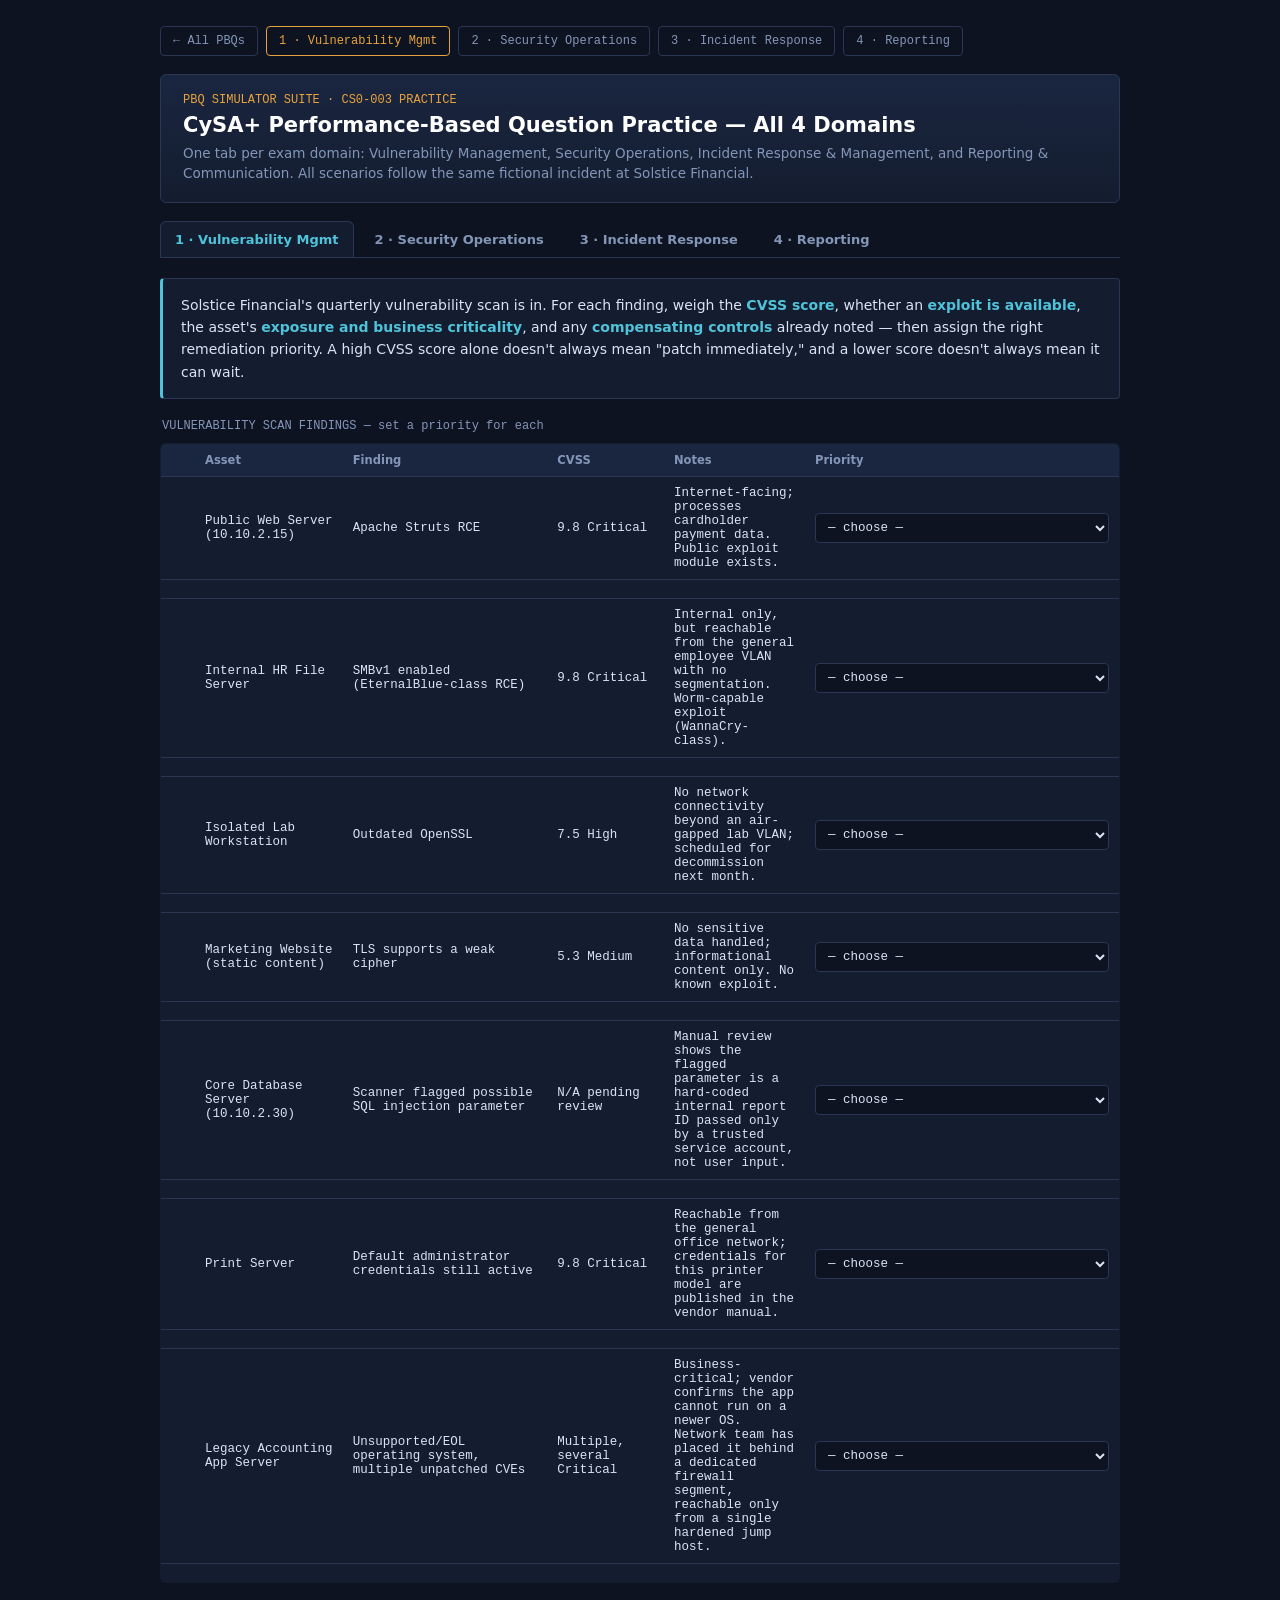
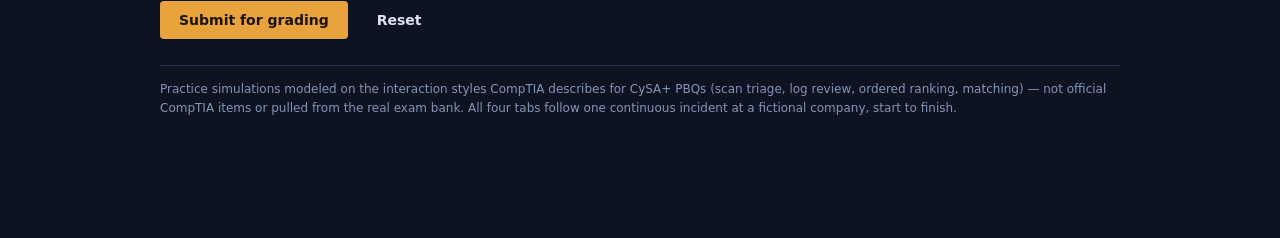
==== cysa-pbq.html @ e159a320 "Update CySA+ PBQ files and link scripts" ====
<!DOCTYPE html>
<html lang="en">
<head>
<meta charset="UTF-8">
<title>CySA+ PBQ Suite</title>
<style>
  :root{
    --bg:#0d1321; --panel:#141d2f; --panel-2:#1a2540; --line:#2a3654;
    --text:#dbe4f5; --muted:#8496b8; --amber:#e8a33d; --cyan:#4fc3d9;
    --ok:#4caf7d; --bad:#d9635a; --violet:#a78bda;
    --mono:'Consolas','SFMono-Regular','Menlo',monospace; --sans:'Segoe UI',system-ui,sans-serif;
  }
  *{box-sizing:border-box;}
  body{margin:0;background:var(--bg);color:var(--text);font-family:var(--sans);padding:26px 16px 60px;}
  .wrap{max-width:960px;margin:0 auto;}

  .banner{border:1px solid var(--line);background:linear-gradient(180deg,var(--panel-2),var(--panel));border-radius:6px;padding:18px 22px;margin-bottom:18px;}
  .banner .tag{font-family:var(--mono);font-size:12px;color:var(--amber);}
  .banner h1{margin:6px 0 6px;font-size:21px;font-weight:600;color:#fff;}
  .banner p{margin:0;color:var(--muted);font-size:13.5px;line-height:1.5;}

  .pbq-nav{display:flex;gap:8px;flex-wrap:wrap;margin-bottom:18px;}
  .pbq-nav a{font-family:var(--mono);font-size:12px;color:var(--muted);text-decoration:none;border:1px solid var(--line);border-radius:4px;padding:7px 12px;}
  .pbq-nav a:hover{border-color:var(--cyan);color:var(--cyan);}
  .pbq-nav a.current{color:var(--amber);border-color:var(--amber);}

  .tabs{display:flex;gap:6px;flex-wrap:wrap;margin-bottom:20px;border-bottom:1px solid var(--line);padding-bottom:0;}
  .tab-btn{background:transparent;border:1px solid transparent;border-bottom:none;color:var(--muted);font-family:var(--sans);font-size:13px;font-weight:600;padding:10px 14px;cursor:pointer;border-radius:6px 6px 0 0;}
  .tab-btn:hover{color:var(--text);}
  .tab-btn.active{color:var(--cyan);background:var(--panel);border-color:var(--line);}
  .panel{display:none;}
  .panel.active{display:block;}

  .scenario{background:var(--panel);border:1px solid var(--line);border-left:3px solid var(--cyan);border-radius:4px;padding:15px 18px;margin-bottom:20px;font-size:14px;line-height:1.6;}
  .scenario strong{color:var(--cyan);}
  .task-label{font-family:var(--mono);font-size:12px;color:var(--muted);margin:0 0 10px 2px;}

  table{width:100%;border-collapse:collapse;background:var(--panel);border:1px solid var(--line);border-radius:6px;overflow:hidden;margin-bottom:18px;}
  thead th{text-align:left;font-size:11.5px;font-weight:600;color:var(--muted);padding:9px 10px;border-bottom:1px solid var(--line);background:var(--panel-2);}
  tbody td{padding:9px 10px;font-family:var(--mono);font-size:12.5px;border-bottom:1px solid var(--line);vertical-align:middle;}
  tbody tr:last-child td{border-bottom:none;}
  tbody tr.graded-correct{background:rgba(76,175,125,0.08);}
  tbody tr.graded-wrong{background:rgba(217,99,90,0.10);}
  tbody tr.flag-row{cursor:pointer;}
  tbody tr.flag-row:hover{background:rgba(255,255,255,0.02);}

  select{background:var(--bg);color:var(--text);border:1px solid var(--line);border-radius:4px;padding:6px 8px;font-family:var(--mono);font-size:12.5px;min-width:110px;}
  select:focus{outline:1px solid var(--cyan);}

  .explain{display:none;font-family:var(--sans);font-size:12px;color:var(--muted);line-height:1.5;padding-top:3px;}
  tr.show-explain .explain{display:block;}
  .verdict-icon{display:inline-block;width:14px;font-family:var(--mono);font-weight:700;}
  .verdict-icon.ok{color:var(--ok);} .verdict-icon.bad{color:var(--bad);}

  .controls{display:flex;gap:10px;margin:4px 0 8px;flex-wrap:wrap;}
  button.act{font-family:var(--sans);font-size:14px;font-weight:600;padding:10px 18px;border-radius:4px;border:1px solid transparent;cursor:pointer;}
  .btn-primary{background:var(--amber);color:#1a1300;}
  .btn-primary:hover{background:#f0ae4d;}
  .btn-ghost{background:transparent;color:var(--text);border-color:var(--line);}
  .btn-ghost:hover{border-color:var(--cyan);color:var(--cyan);}

  .score-panel{display:none;border:1px solid var(--line);background:var(--panel);border-radius:6px;padding:16px 20px;margin-top:14px;}
  .score-panel.visible{display:block;}
  .score-head{display:flex;align-items:baseline;gap:10px;margin-bottom:4px;flex-wrap:wrap;}
  .score-num{font-family:var(--mono);font-size:24px;font-weight:700;}
  .score-num.pass{color:var(--ok);} .score-num.fail{color:var(--bad);}
  .score-sub{color:var(--muted);font-size:12.5px;}
  .score-msg{font-size:13.5px;color:var(--text);margin-top:6px;line-height:1.5;}

  .qblock{background:var(--panel);border:1px solid var(--line);border-radius:6px;padding:14px 16px;margin-bottom:12px;}
  .qblock .qtext{font-size:13.5px;line-height:1.55;margin-bottom:10px;}
  .qblock .qrow{display:flex;align-items:center;gap:10px;flex-wrap:wrap;}
  .radio-opt{display:inline-flex;align-items:center;gap:6px;font-family:var(--mono);font-size:12.5px;border:1px solid var(--line);border-radius:4px;padding:6px 10px;cursor:pointer;}
  .radio-opt:hover{border-color:var(--cyan);}
  .radio-opt.picked{border-color:var(--cyan);color:var(--cyan);}
  .qblock .explain{padding-top:8px;border-top:1px dashed var(--line);margin-top:10px;}

  .sortable{list-style:none;margin:0 0 16px;padding:0;background:var(--panel);border:1px solid var(--line);border-radius:6px;overflow:hidden;}
  .sortable li{display:flex;align-items:center;gap:10px;padding:11px 14px;border-bottom:1px solid var(--line);font-size:13px;cursor:grab;background:var(--panel);}
  .sortable li:last-child{border-bottom:none;}
  .sortable li.dragging{opacity:0.4;}
  .sortable li .handle{color:var(--muted);font-family:var(--mono);}
  .sortable li .step-num{font-family:var(--mono);color:var(--muted);width:18px;flex-shrink:0;}
  .sortable li .step-tag{display:none;font-size:11px;color:var(--cyan);font-family:var(--mono);margin-left:auto;flex-shrink:0;}
  .sortable li.graded-correct{border-left:3px solid var(--ok);}
  .sortable li.graded-wrong{border-left:3px solid var(--bad);}
  .sortable li.graded .step-tag{display:inline;}

  .footnote{font-size:12px;color:var(--muted);margin-top:26px;border-top:1px solid var(--line);padding-top:14px;line-height:1.6;}
</style>
</head>
<body>
<div class="wrap">

  <nav class="pbq-nav">
    <a href="index.html">← All PBQs</a>
    <a href="cysa-pbq-suite.html#vuln" class="current" data-panel-link="vuln">1 · Vulnerability Mgmt</a>
    <a href="cysa-pbq-suite.html#secops" data-panel-link="secops">2 · Security Operations</a>
    <a href="cysa-pbq-suite.html#ir" data-panel-link="ir">3 · Incident Response</a>
    <a href="cysa-pbq-suite.html#report" data-panel-link="report">4 · Reporting</a>
  </nav>

  <div class="banner">
    <div class="tag">PBQ SIMULATOR SUITE · CS0-003 PRACTICE</div>
    <h1>CySA+ Performance-Based Question Practice — All 4 Domains</h1>
    <p>One tab per exam domain: Vulnerability Management, Security Operations, Incident Response &amp; Management, and Reporting &amp; Communication. All scenarios follow the same fictional incident at Solstice Financial.</p>
  </div>

  <div class="tabs" id="tabs">
    <button class="tab-btn active" data-panel="vuln">1 · Vulnerability Mgmt</button>
    <button class="tab-btn" data-panel="secops">2 · Security Operations</button>
    <button class="tab-btn" data-panel="ir">3 · Incident Response</button>
    <button class="tab-btn" data-panel="report">4 · Reporting</button>
  </div>

  <!-- ============ TAB 1: VULNERABILITY MANAGEMENT ============ -->
  <div class="panel active" id="panel-vuln">
    <div class="scenario">
      Solstice Financial's quarterly vulnerability scan is in. For each finding, weigh the <strong>CVSS score</strong>, whether an <strong>exploit is available</strong>, the asset's <strong>exposure and business criticality</strong>, and any <strong>compensating controls</strong> already noted — then assign the right remediation priority. A high CVSS score alone doesn't always mean "patch immediately," and a lower score doesn't always mean it can wait.
    </div>

    <p class="task-label">VULNERABILITY SCAN FINDINGS — set a priority for each</p>
    <table id="vuln-table">
      <thead><tr><th style="width:22px"></th><th>Asset</th><th>Finding</th><th>CVSS</th><th>Notes</th><th style="width:190px">Priority</th></tr></thead>
      <tbody id="vuln-body"></tbody>
    </table>

    <div class="controls">
      <button class="act btn-primary" id="vuln-submit">Submit for grading</button>
      <button class="act btn-ghost" id="vuln-reset">Reset</button>
    </div>
    <div class="score-panel" id="vuln-score">
      <div class="score-head"><span class="score-num" id="vuln-score-num">0/0</span><span class="score-sub">correct</span></div>
      <div class="score-msg" id="vuln-score-msg"></div>
    </div>
  </div>

  <!-- ============ TAB 2: SECURITY OPERATIONS ============ -->
  <div class="panel" id="panel-secops">
    <div class="scenario">
      Solstice Financial's SIEM has surfaced unusual DNS activity from a workstation, followed by an SMB connection and remote process creation on a database host. Review the log excerpt, flag every entry that's part of the attack, then answer the questions below.
    </div>

    <p class="task-label">SIEM / EDR LOG EXCERPT — click a row to flag it</p>
    <table id="secops-table">
      <thead><tr><th style="width:22px"></th><th>Time</th><th>Source</th><th>Destination</th><th>Event</th></tr></thead>
      <tbody id="secops-body"></tbody>
    </table>

    <div class="qblock">
      <div class="qtext">What do the repeated, long encoded-subdomain DNS queries to <strong>baddomain.net</strong> indicate?</div>
      <div class="qrow" id="q-dns-opts" data-answer="tunneling"></div>
      <div class="explain" id="q-dns-explain">Long, randomized/encoded subdomains queried repeatedly against one external domain is the classic signature of DNS tunneling — data is being smuggled out inside DNS queries, a channel that's often allowed through the firewall by default.</div>
    </div>

    <div class="qblock">
      <div class="qtext">What best describes the SMB admin$ connection and remote process creation between WKS-114 and FIN-DB-02?</div>
      <div class="qrow" id="q-lateral-opts" data-answer="lateral"></div>
      <div class="explain" id="q-lateral-explain">An admin-share connection immediately followed by a remotely spawned process, between two hosts that have never talked before, is the signature of lateral movement (PsExec-style remote execution) — the attacker pivoting from the first compromised host deeper into the network.</div>
    </div>

    <div class="qblock">
      <div class="qtext">Which host is the original point of compromise, responsible for both the tunneling and the pivot?</div>
      <div class="qrow" id="q-source-opts" data-answer="WKS-114"></div>
      <div class="explain" id="q-source-explain">WKS-114 is the first host seen tunneling data out, and it's also the source of the SMB connection into FIN-DB-02 — everything else follows from that one machine.</div>
    </div>

    <div class="controls">
      <button class="act btn-primary" id="secops-submit">Submit for grading</button>
      <button class="act btn-ghost" id="secops-reset">Reset</button>
    </div>
    <div class="score-panel" id="secops-score">
      <div class="score-head"><span class="score-num" id="secops-score-num">0/0</span><span class="score-sub">points</span></div>
      <div class="score-msg" id="secops-score-msg"></div>
    </div>
  </div>

  <!-- ============ TAB 3: INCIDENT RESPONSE & MANAGEMENT ============ -->
  <div class="panel" id="panel-ir">
    <div class="scenario">
      Forensics is now involved. First, order these evidence sources by <strong>volatility</strong> — most volatile (lost first if the system stays powered on) to least volatile — so responders know what to collect first. Then answer three short questions about preserving evidence properly.
    </div>

    <p class="task-label">PART A — DRAG TO ORDER, MOST VOLATILE FIRST</p>
    <ul class="sortable" id="volatility-list"></ul>

    <div class="controls">
      <button class="act btn-primary" id="vol-submit">Submit for grading</button>
      <button class="act btn-ghost" id="vol-reset">Reset</button>
    </div>
    <div class="score-panel" id="vol-score">
      <div class="score-head"><span class="score-num" id="vol-score-num">0/0</span><span class="score-sub">in correct position</span></div>
      <div class="score-msg" id="vol-score-msg"></div>
    </div>

    <p class="task-label" style="margin-top:24px;">PART B — EVIDENCE HANDLING</p>
    <div id="forensics-block"></div>

    <div class="controls">
      <button class="act btn-primary" id="forensics-submit">Submit for grading</button>
      <button class="act btn-ghost" id="forensics-reset">Reset</button>
    </div>
    <div class="score-panel" id="forensics-score">
      <div class="score-head"><span class="score-num" id="forensics-score-num">0/0</span><span class="score-sub">correct</span></div>
      <div class="score-msg" id="forensics-score-msg"></div>
    </div>
  </div>

  <!-- ============ TAB 4: REPORTING & COMMUNICATION ============ -->
  <div class="panel" id="panel-report">
    <div class="scenario">
      The incident is contained. Now it has to be communicated — to the right people, in the right form. Match each situation to who needs to hear it or what it's measuring.
    </div>

    <p class="task-label">PART A — WHO GETS TOLD?</p>
    <div id="stakeholder-block"></div>

    <p class="task-label" style="margin-top:22px;">PART B — NAME THE METRIC</p>
    <div id="metrics-block"></div>

    <div class="controls">
      <button class="act btn-primary" id="report-submit">Submit for grading</button>
      <button class="act btn-ghost" id="report-reset">Reset</button>
    </div>
    <div class="score-panel" id="report-score">
      <div class="score-head"><span class="score-num" id="report-score-num">0/0</span><span class="score-sub">correct</span></div>
      <div class="score-msg" id="report-score-msg"></div>
    </div>
  </div>

  <div class="footnote">
    Practice simulations modeled on the interaction styles CompTIA describes for CySA+ PBQs (scan triage, log review, ordered ranking, matching) — not official CompTIA items or pulled from the real exam bank. All four tabs follow one continuous incident at a fictional company, start to finish.
  </div>

</div>

<script>
/* ---------- TAB SWITCHING ---------- */
function activatePanel(name){
  const valid = ["vuln","secops","ir","report"];
  if(!valid.includes(name)) name = "vuln";
  document.querySelectorAll(".tab-btn").forEach(b=>b.classList.toggle("active", b.dataset.panel===name));
  document.querySelectorAll(".panel").forEach(p=>p.classList.toggle("active", p.id==="panel-"+name));
  document.querySelectorAll(".pbq-nav a[data-panel-link]").forEach(a=>a.classList.toggle("current", a.dataset.panelLink===name));
}
document.querySelectorAll(".tab-btn").forEach(btn=>{
  btn.addEventListener("click",()=>{
    history.replaceState(null,"","#"+btn.dataset.panel);
    activatePanel(btn.dataset.panel);
  });
});
window.addEventListener("hashchange", ()=> activatePanel(location.hash.replace("#","")));
activatePanel(location.hash.replace("#",""));

/* shared radio-option builder */
function buildOptions(containerId, options){
  const el = document.getElementById(containerId);
  el.innerHTML = "";
  el.dataset.picked = "";
  options.forEach(opt=>{
    const span = document.createElement("span");
    span.className = "radio-opt";
    span.textContent = opt.label;
    span.dataset.value = opt.value;
    span.addEventListener("click", ()=>{
      el.querySelectorAll(".radio-opt").forEach(s=>s.classList.remove("picked"));
      span.classList.add("picked");
      el.dataset.picked = opt.value;
    });
    el.appendChild(span);
  });
}

/* ================= TAB 1: VULNERABILITY MANAGEMENT ================= */
const vulns = [
  {asset:"Public Web Server (10.10.2.15)", finding:"Apache Struts RCE", cvss:"9.8 Critical",
   notes:"Internet-facing; processes cardholder payment data. Public exploit module exists.",
   correct:"patch-now",
   explain:"Critical severity, a working public exploit, internet-facing, and handling payment data — every factor points to immediate patching."},
  {asset:"Internal HR File Server", finding:"SMBv1 enabled (EternalBlue-class RCE)", cvss:"9.8 Critical",
   notes:"Internal only, but reachable from the general employee VLAN with no segmentation. Worm-capable exploit (WannaCry-class).",
   correct:"patch-now",
   explain:"\"Internal only\" isn't a mitigating control by itself — this vulnerability class self-propagates across a flat network. Reachability from a broad VLAN plus a wormable exploit means immediate patching, not a lower priority."},
  {asset:"Isolated Lab Workstation", finding:"Outdated OpenSSL", cvss:"7.5 High",
   notes:"No network connectivity beyond an air-gapped lab VLAN; scheduled for decommission next month.",
   correct:"accept-risk",
   explain:"High CVSS, but the asset is genuinely isolated and about to be retired — documenting the compensating control (isolation) and accepting the residual risk until decommission is reasonable here."},
  {asset:"Marketing Website (static content)", finding:"TLS supports a weak cipher", cvss:"5.3 Medium",
   notes:"No sensitive data handled; informational content only. No known exploit.",
   correct:"next-cycle",
   explain:"Medium severity, no exploit in the wild, and no sensitive data at stake — fix it in the normal patch cycle rather than treating it as an emergency."},
  {asset:"Core Database Server (10.10.2.30)", finding:"Scanner flagged possible SQL injection parameter", cvss:"N/A pending review",
   notes:"Manual review shows the flagged parameter is a hard-coded internal report ID passed only by a trusted service account, not user input.",
   correct:"false-positive",
   explain:"Automated scanners flag input patterns without always confirming the input is attacker-controllable. Manual validation here shows there's no actual user-supplied input — this is a false positive, not a real finding to remediate."},
  {asset:"Print Server", finding:"Default administrator credentials still active", cvss:"9.8 Critical",
   notes:"Reachable from the general office network; credentials for this printer model are published in the vendor manual.",
   correct:"patch-now",
   explain:"Trivial, publicly documented exploitation path plus broad network reachability makes this urgent even though it's \"just a printer\" — printers are a common initial-access foothold."},
  {asset:"Legacy Accounting App Server", finding:"Unsupported/EOL operating system, multiple unpatched CVEs", cvss:"Multiple, several Critical",
   notes:"Business-critical; vendor confirms the app cannot run on a newer OS. Network team has placed it behind a dedicated firewall segment, reachable only from a single hardened jump host.",
   correct:"accept-risk",
   explain:"Patching isn't possible and replacing the app isn't immediate, but real compensating controls (segmentation, single jump-host access) are documented and in place — this is a textbook case for formally accepting residual risk rather than ignoring or over-escalating it."},
];

const vulnBody = document.getElementById("vuln-body");
const priorityOptions = [
  {v:"", label:"— choose —"},
  {v:"patch-now", label:"Patch Immediately"},
  {v:"next-cycle", label:"Patch Next Cycle"},
  {v:"accept-risk", label:"Accept Risk / Compensating Control"},
  {v:"false-positive", label:"False Positive — No Action"},
];
vulns.forEach((v,i)=>{
  const tr = document.createElement("tr");
  tr.innerHTML = `
    <td><span class="verdict-icon" id="vuln-icon-${i}"></span></td>
    <td>${v.asset}</td>
    <td>${v.finding}</td>
    <td>${v.cvss}</td>
    <td style="max-width:220px;white-space:normal;">${v.notes}</td>
    <td>
      <select id="vuln-sel-${i}">
        ${priorityOptions.map(o=>`<option value="${o.v}">${o.label}</option>`).join("")}
      </select>
    </td>`;
  vulnBody.appendChild(tr);
  const explainRow = document.createElement("tr");
  explainRow.innerHTML = `<td colspan="6"><div class="explain" id="vuln-explain-${i}">${v.explain}</div></td>`;
  vulnBody.appendChild(explainRow);
});

document.getElementById("vuln-submit").addEventListener("click", ()=>{
  let correct = 0, unanswered = 0;
  vulns.forEach((v,i)=>{
    const sel = document.getElementById(`vuln-sel-${i}`);
    const row = sel.closest("tr");
    const icon = document.getElementById(`vuln-icon-${i}`);
    const explainDiv = document.getElementById(`vuln-explain-${i}`);
    if(!sel.value){ unanswered++; return; }
    const isCorrect = sel.value === v.correct;
    if(isCorrect) correct++;
    icon.textContent = isCorrect ? "✓" : "✗";
    icon.className = "verdict-icon " + (isCorrect ? "ok" : "bad");
    row.classList.toggle("graded-correct", isCorrect);
    row.classList.toggle("graded-wrong", !isCorrect);
    explainDiv.closest("tr").classList.add("show-explain");
  });
  const panel = document.getElementById("vuln-score");
  panel.classList.add("visible");
  document.getElementById("vuln-score-num").textContent = `${correct}/${vulns.length}`;
  document.getElementById("vuln-score-num").className = "score-num " + (correct===vulns.length?"pass":"fail");
  document.getElementById("vuln-score-msg").textContent = unanswered>0
    ? `${unanswered} finding(s) left unset — set a priority for every row, then resubmit.`
    : (correct===vulns.length ? "Every priority call matches CVSS, exploitability, exposure, and compensating controls working together." : "Check the highlighted rows — the explanation under each shows which factor tipped the decision.");
});
document.getElementById("vuln-reset").addEventListener("click", ()=>{
  vulns.forEach((v,i)=>{
    document.getElementById(`vuln-sel-${i}`).value = "";
    document.getElementById(`vuln-icon-${i}`).textContent = "";
    const row = document.getElementById(`vuln-sel-${i}`).closest("tr");
    row.classList.remove("graded-correct","graded-wrong");
    document.getElementById(`vuln-explain-${i}`).closest("tr").classList.remove("show-explain");
  });
  document.getElementById("vuln-score").classList.remove("visible");
});

/* ================= TAB 2: SECURITY OPERATIONS ================= */
const secopsLogs = [
  {time:"10:02:01", src:"WKS-114", dst:"8.8.8.8:53", event:"DNS query: mail.solsticefinancial.com", attack:false},
  {time:"10:02:03", src:"WKS-114", dst:"203.0.113.55:53", event:"DNS query: a1b2c3d4e5f6a7b8.xfil.baddomain.net", attack:true},
  {time:"10:02:04", src:"WKS-114", dst:"203.0.113.55:53", event:"DNS query: 9f8e7d6c5b4a3c2d.xfil.baddomain.net", attack:true},
  {time:"10:02:06", src:"WKS-114", dst:"203.0.113.55:53", event:"DNS query: 44ffeeaa22335566.xfil.baddomain.net", attack:true},
  {time:"10:05:11", src:"WKS-114", dst:"FIN-DB-02:445", event:"SMB ADMIN$ share connection — first time seen between these hosts", attack:true},
  {time:"10:05:12", src:"FIN-DB-02", dst:"FIN-DB-02", event:"New process spawned via remote service creation (PsExec-style)", attack:true},
  {time:"10:06:40", src:"WKS-227", dst:"172.16.4.10:443", event:"HTTPS request to internal payroll portal", attack:false},
  {time:"10:07:02", src:"FIN-DB-02", dst:"203.0.113.55:53", event:"DNS query: 7788aabbccdd0011.xfil.baddomain.net", attack:true},
  {time:"10:08:15", src:"WKS-330", dst:"172.16.4.20:389", event:"LDAP bind, standard employee authentication", attack:false},
];
const secopsBody = document.getElementById("secops-body");
let secopsFlags = new Array(secopsLogs.length).fill(false);
secopsLogs.forEach((l,i)=>{
  const tr = document.createElement("tr");
  tr.className = "flag-row";
  tr.innerHTML = `<td><span class="verdict-icon" id="secops-icon-${i}"></span></td><td>${l.time}</td><td>${l.src}</td><td>${l.dst}</td><td>${l.event}</td>`;
  tr.addEventListener("click", ()=>{
    secopsFlags[i] = !secopsFlags[i];
    tr.style.background = secopsFlags[i] ? "rgba(79,195,217,0.10)" : "";
    tr.classList.remove("graded-correct","graded-wrong");
    const icon = document.getElementById(`secops-icon-${i}`);
    icon.textContent = secopsFlags[i] ? "●" : "";
    icon.className = "verdict-icon";
    icon.style.color = "var(--cyan)";
  });
  secopsBody.appendChild(tr);
});

buildOptions("q-dns-opts", [
  {label:"Port Scan", value:"portscan"},
  {label:"DNS Tunneling / Exfiltration", value:"tunneling"},
  {label:"Brute Force", value:"bruteforce"},
  {label:"DDoS", value:"ddos"},
]);
buildOptions("q-lateral-opts", [
  {label:"Privilege Escalation (local)", value:"privesc"},
  {label:"Lateral Movement", value:"lateral"},
  {label:"Phishing", value:"phishing"},
  {label:"DNS Tunneling", value:"tunneling"},
]);
buildOptions("q-source-opts", [
  {label:"FIN-DB-02", value:"FIN-DB-02"},
  {label:"WKS-114", value:"WKS-114"},
  {label:"WKS-227", value:"WKS-227"},
  {label:"WKS-330", value:"WKS-330"},
]);

document.getElementById("secops-submit").addEventListener("click", ()=>{
  let points = 0, total = secopsLogs.length + 3;
  secopsLogs.forEach((l,i)=>{
    const tr = secopsBody.children[i];
    const icon = document.getElementById(`secops-icon-${i}`);
    const correct = secopsFlags[i] === l.attack;
    if(correct) points++;
    icon.textContent = secopsFlags[i] ? (correct ? "✓" : "✗") : (correct ? "" : "✗");
    icon.className = "verdict-icon " + (correct ? "ok" : (secopsFlags[i] || l.attack ? "bad" : ""));
    tr.classList.toggle("graded-correct", correct && secopsFlags[i]);
    tr.classList.toggle("graded-wrong", !correct);
  });
  [["q-dns-opts","q-dns-explain"],["q-lateral-opts","q-lateral-explain"],["q-source-opts","q-source-explain"]].forEach(([oid,eid])=>{
    const el = document.getElementById(oid);
    const isCorrect = el.dataset.picked === el.dataset.answer;
    if(isCorrect) points++;
    document.getElementById(eid).style.display = "block";
    el.querySelectorAll(".radio-opt").forEach(s=>{
      if(s.dataset.value===el.dataset.answer) s.style.borderColor="var(--ok)";
      else if(s.classList.contains("picked")) s.style.borderColor="var(--bad)";
    });
  });
  const panel = document.getElementById("secops-score");
  panel.classList.add("visible");
  document.getElementById("secops-score-num").textContent = `${points}/${total}`;
  document.getElementById("secops-score-num").className = "score-num " + (points===total?"pass":"fail");
  document.getElementById("secops-score-msg").textContent = points===total
    ? "Correctly separated the DNS tunneling from the lateral movement, and traced both back to WKS-114 as patient zero."
    : "Check the flagged rows and the three explanations below the log — the two attack techniques happen back to back on the same host.";
});
document.getElementById("secops-reset").addEventListener("click", ()=>{
  secopsFlags = new Array(secopsLogs.length).fill(false);
  secopsLogs.forEach((l,i)=>{
    const tr = secopsBody.children[i];
    tr.style.background = "";
    tr.classList.remove("graded-correct","graded-wrong");
    document.getElementById(`secops-icon-${i}`).textContent = "";
  });
  ["q-dns-opts","q-lateral-opts","q-source-opts"].forEach(id=>{
    const el = document.getElementById(id);
    el.dataset.picked = "";
    el.querySelectorAll(".radio-opt").forEach(s=>{s.classList.remove("picked");s.style.borderColor="var(--line)";});
  });
  ["q-dns-explain","q-lateral-explain","q-source-explain"].forEach(id=> document.getElementById(id).style.display="none");
  document.getElementById("secops-score").classList.remove("visible");
});

/* ================= TAB 3: INCIDENT RESPONSE — ORDER OF VOLATILITY ================= */
const volatilityCorrectOrder = [
  {id:"reg", text:"CPU registers and cache"},
  {id:"kernel", text:"Routing table, ARP cache, process table, kernel statistics"},
  {id:"ram", text:"RAM (system memory)"},
  {id:"swap", text:"Temporary file systems / swap space"},
  {id:"disk", text:"Disk (hard drive data)"},
  {id:"remote", text:"Remote logging and monitoring data (SIEM/syslog)"},
  {id:"topo", text:"Physical configuration and network topology"},
  {id:"archive", text:"Archival media / backup tapes"},
];
let volOrder = shuffleArr([...volatilityCorrectOrder]);
function shuffleArr(arr){
  for(let i=arr.length-1;i>0;i--){
    const j = Math.floor(Math.random()*(i+1));
    [arr[i],arr[j]] = [arr[j],arr[i]];
  }
  if(JSON.stringify(arr)===JSON.stringify(volatilityCorrectOrder)){ [arr[0],arr[1]]=[arr[1],arr[0]]; }
  return arr;
}
let volDragSrcIdx = null;
function renderVolList(){
  const ul = document.getElementById("volatility-list");
  ul.innerHTML = "";
  volOrder.forEach((step,i)=>{
    const li = document.createElement("li");
    li.draggable = true;
    li.dataset.id = step.id;
    li.innerHTML = `<span class="handle">⠿</span><span class="step-num">${i+1}.</span><span class="step-text">${step.text}</span><span class="step-tag">correct rank: ${volatilityCorrectOrder.findIndex(s=>s.id===step.id)+1}</span>`;
    li.addEventListener("dragstart", e=>{ volDragSrcIdx = i; li.classList.add("dragging"); e.dataTransfer.effectAllowed="move"; });
    li.addEventListener("dragend", ()=> li.classList.remove("dragging"));
    li.addEventListener("dragover", e=>{
      e.preventDefault();
      if(volDragSrcIdx===null || volDragSrcIdx===i) return;
      const moved = volOrder.splice(volDragSrcIdx,1)[0];
      volOrder.splice(i,0,moved);
      volDragSrcIdx = i;
      renderVolList();
    });
    ul.appendChild(li);
  });
}
renderVolList();

document.getElementById("vol-submit").addEventListener("click", ()=>{
  let correct = 0;
  const ul = document.getElementById("volatility-list");
  volOrder.forEach((step,i)=>{
    const li = ul.children[i];
    li.classList.add("graded");
    const isCorrect = volatilityCorrectOrder[i].id === step.id;
    if(isCorrect) correct++;
    li.classList.toggle("graded-correct", isCorrect);
    li.classList.toggle("graded-wrong", !isCorrect);
  });
  const panel = document.getElementById("vol-score");
  panel.classList.add("visible");
  document.getElementById("vol-score-num").textContent = `${correct}/${volOrder.length}`;
  document.getElementById("vol-score-num").className = "score-num " + (correct===volOrder.length?"pass":"fail");
  document.getElementById("vol-score-msg").textContent = correct===volOrder.length
    ? "That's the RFC 3227 order — collect what disappears first, first."
    : "Rows in red are out of place. \"Correct rank\" on the right shows where each item actually belongs — drag to fix and resubmit.";
});
document.getElementById("vol-reset").addEventListener("click", ()=>{
  volOrder = shuffleArr([...volatilityCorrectOrder]);
  renderVolList();
  document.getElementById("vol-score").classList.remove("visible");
});

/* ================= TAB 3 PART B: EVIDENCE HANDLING ================= */
const forensicsScenarios = [
  {q:"You've just made a forensic image of a seized laptop's hard drive. How do you prove the image hasn't been altered since collection?",
   options:[{label:"Password-protect the file",value:"password"},{label:"Generate and compare cryptographic hashes (e.g., SHA-256) of the original and the image",value:"hash"},{label:"Store it on removable media",value:"media"},{label:"Email it to legal",value:"email"}],
   answer:"hash",
   explain:"A cryptographic hash of the original and the copy, taken at the time of imaging and rechecked later, is what proves the data hasn't changed — that's evidentiary integrity."},
  {q:"Legal counsel says this incident may lead to litigation. What should be issued so relevant records aren't deleted by normal retention schedules?",
   options:[{label:"A legal hold",value:"hold"},{label:"A press release",value:"press"},{label:"A patch notice",value:"patch"},{label:"A vulnerability scan",value:"scan"}],
   answer:"hold",
   explain:"A legal hold formally suspends normal deletion/retention policies for anything potentially relevant to the case."},
  {q:"An analyst collects a hard drive as evidence. What must travel with it as it moves between the analyst, the evidence locker, and the forensic examiner?",
   options:[{label:"A network diagram",value:"diagram"},{label:"A chain-of-custody form",value:"custody"},{label:"An NDA",value:"nda"},{label:"A vulnerability report",value:"vuln"}],
   answer:"custody",
   explain:"A chain-of-custody form records every person who has handled the evidence and when, so its integrity can be defended later if the case goes to court."},
];
function buildQBlock(containerId, scenarios){
  const container = document.getElementById(containerId);
  container.innerHTML = "";
  scenarios.forEach(s=>{
    const block = document.createElement("div");
    block.className = "qblock";
    block.dataset.answer = s.answer;
    block.dataset.picked = "";
    const qrow = document.createElement("div");
    qrow.className = "qrow";
    s.options.forEach(opt=>{
      const span = document.createElement("span");
      span.className = "radio-opt";
      span.textContent = opt.label;
      span.dataset.value = opt.value;
      span.addEventListener("click", ()=>{
        qrow.querySelectorAll(".radio-opt").forEach(o=>o.classList.remove("picked"));
        span.classList.add("picked");
        block.dataset.picked = opt.value;
      });
      qrow.appendChild(span);
    });
    block.innerHTML = `<div class="qtext">${s.q}</div>`;
    block.appendChild(qrow);
    const explainDiv = document.createElement("div");
    explainDiv.className = "explain";
    explainDiv.textContent = s.explain;
    block.appendChild(explainDiv);
    container.appendChild(block);
  });
}
buildQBlock("forensics-block", forensicsScenarios);

document.getElementById("forensics-submit").addEventListener("click", ()=>{
  let correct = 0;
  const blocks = document.querySelectorAll("#forensics-block .qblock");
  blocks.forEach(block=>{
    const isCorrect = block.dataset.picked === block.dataset.answer;
    if(isCorrect) correct++;
    block.querySelectorAll(".radio-opt").forEach(o=>{
      o.style.borderColor = o.dataset.value===block.dataset.answer ? "var(--ok)" : (o.classList.contains("picked") ? "var(--bad)" : "var(--line)");
    });
    block.querySelector(".explain").style.display = "block";
  });
  const panel = document.getElementById("forensics-score");
  panel.classList.add("visible");
  document.getElementById("forensics-score-num").textContent = `${correct}/${blocks.length}`;
  document.getElementById("forensics-score-num").className = "score-num " + (correct===blocks.length?"pass":"fail");
  document.getElementById("forensics-score-msg").textContent = correct===blocks.length
    ? "Hashing for integrity, a legal hold to preserve records, and a chain-of-custody form for physical evidence — the three pillars of defensible evidence handling."
    : "Check each card's explanation below.";
});
document.getElementById("forensics-reset").addEventListener("click", ()=>{
  document.querySelectorAll("#forensics-block .qblock").forEach(block=>{
    block.dataset.picked = "";
    block.querySelectorAll(".radio-opt").forEach(o=>{o.classList.remove("picked"); o.style.borderColor="var(--line)";});
    block.querySelector(".explain").style.display = "none";
  });
  document.getElementById("forensics-score").classList.remove("visible");
});

/* ================= TAB 4: REPORTING & COMMUNICATION ================= */
const stakeholderScenarios = [
  {q:"A vulnerability scan found a critical, unpatched flaw on the server that handles cardholder payment data.",
   options:[{label:"Marketing team",value:"marketing"},{label:"Compliance / Legal team",value:"compliance"},{label:"Facilities",value:"facilities"},{label:"HR",value:"hr"}],
   answer:"compliance",
   explain:"Cardholder data brings PCI-DSS obligations into play — Compliance/Legal needs to know so they can assess reporting and contractual obligations, not just the technical team."},
  {q:"Customer PII was confirmed exfiltrated during the incident.",
   options:[{label:"IT helpdesk",value:"helpdesk"},{label:"Legal / Privacy officer",value:"legal"},{label:"Sales",value:"sales"},{label:"Network engineering",value:"network"}],
   answer:"legal",
   explain:"Confirmed PII exposure typically triggers legally mandated breach-notification timelines — that's Legal/Privacy's call to make and manage, even though IT and network teams remain involved technically."},
  {q:"Executive leadership wants a one-page, non-technical summary of business impact and remediation timeline for the board.",
   options:[{label:"Technical incident report",value:"technical"},{label:"Executive summary",value:"exec"},{label:"Raw packet capture log",value:"pcap"},{label:"Raw vulnerability scan output",value:"scanraw"}],
   answer:"exec",
   explain:"Board-level audiences need business impact and next steps in plain language — that's an executive summary, distinct from the technical detail a SOC team would want."},
  {q:"A financial-services regulator with jurisdiction over Solstice Financial requires notification of incidents affecting customer data within a set window.",
   options:[{label:"Internal memo",value:"memo"},{label:"Regulatory / compliance notification",value:"regulatory"},{label:"Marketing press release",value:"press"},{label:"Internal Slack update",value:"slack"}],
   answer:"regulatory",
   explain:"A regulator with jurisdiction requires a formal regulatory/compliance notification, typically on a legally defined timeline — different in form and urgency from an internal update."},
];
const metricScenarios = [
  {q:"The average time between when a compromise occurs and when the SOC actually detects it.",
   options:[{label:"MTTD (Mean Time to Detect)",value:"mttd"},{label:"MTTR (Mean Time to Respond)",value:"mttr"},{label:"RPO",value:"rpo"},{label:"RTO",value:"rto"}],
   answer:"mttd",
   explain:"MTTD measures the detection gap — how long a compromise sits unnoticed before the SOC catches it."},
  {q:"The average time it takes the team to fully remediate and close out an incident once it's been detected.",
   options:[{label:"MTTD",value:"mttd"},{label:"MTTR (Mean Time to Respond/Resolve)",value:"mttr"},{label:"ARO",value:"aro"},{label:"SLE",value:"sle"}],
   answer:"mttr",
   explain:"MTTR picks up where MTTD leaves off: the clock from detection to full resolution."},
  {q:"The maximum acceptable amount of data loss, measured in time, used to plan backup frequency.",
   options:[{label:"RTO",value:"rto"},{label:"RPO (Recovery Point Objective)",value:"rpo"},{label:"MTTD",value:"mttd"},{label:"SLE",value:"sle"}],
   answer:"rpo",
   explain:"RPO answers \"how much data can we afford to lose?\" and directly drives how often backups need to run."},
  {q:"The target duration for restoring a system or service after a disruption.",
   options:[{label:"RTO (Recovery Time Objective)",value:"rto"},{label:"RPO",value:"rpo"},{label:"MTTR",value:"mttr"},{label:"ARO",value:"aro"}],
   answer:"rto",
   explain:"RTO answers \"how long can this be down before it's a real problem?\" — a DR/BC planning metric, distinct from RPO's data-loss focus."},
];
buildQBlock("stakeholder-block", stakeholderScenarios);
buildQBlock("metrics-block", metricScenarios);

document.getElementById("report-submit").addEventListener("click", ()=>{
  let correct = 0, total = 0;
  document.querySelectorAll("#stakeholder-block .qblock, #metrics-block .qblock").forEach(block=>{
    total++;
    const isCorrect = block.dataset.picked === block.dataset.answer;
    if(isCorrect) correct++;
    block.querySelectorAll(".radio-opt").forEach(o=>{
      o.style.borderColor = o.dataset.value===block.dataset.answer ? "var(--ok)" : (o.classList.contains("picked") ? "var(--bad)" : "var(--line)");
    });
    block.querySelector(".explain").style.display = "block";
  });
  const panel = document.getElementById("report-score");
  panel.classList.add("visible");
  document.getElementById("report-score-num").textContent = `${correct}/${total}`;
  document.getElementById("report-score-num").className = "score-num " + (correct===total?"pass":"fail");
  document.getElementById("report-score-msg").textContent = correct===total
    ? "Right audience, right format, right metric — that's the reporting domain in a nutshell."
    : "Check each card's explanation — who needs to know often depends on legal/regulatory exposure, not just technical severity.";
});
document.getElementById("report-reset").addEventListener("click", ()=>{
  document.querySelectorAll("#stakeholder-block .qblock, #metrics-block .qblock").forEach(block=>{
    block.dataset.picked = "";
    block.querySelectorAll(".radio-opt").forEach(o=>{o.classList.remove("picked"); o.style.borderColor="var(--line)";});
    block.querySelector(".explain").style.display = "none";
  });
  document.getElementById("report-score").classList.remove("visible");
});
</script>
<script src="cysa-pbq.js"></script>
</body>
</html>
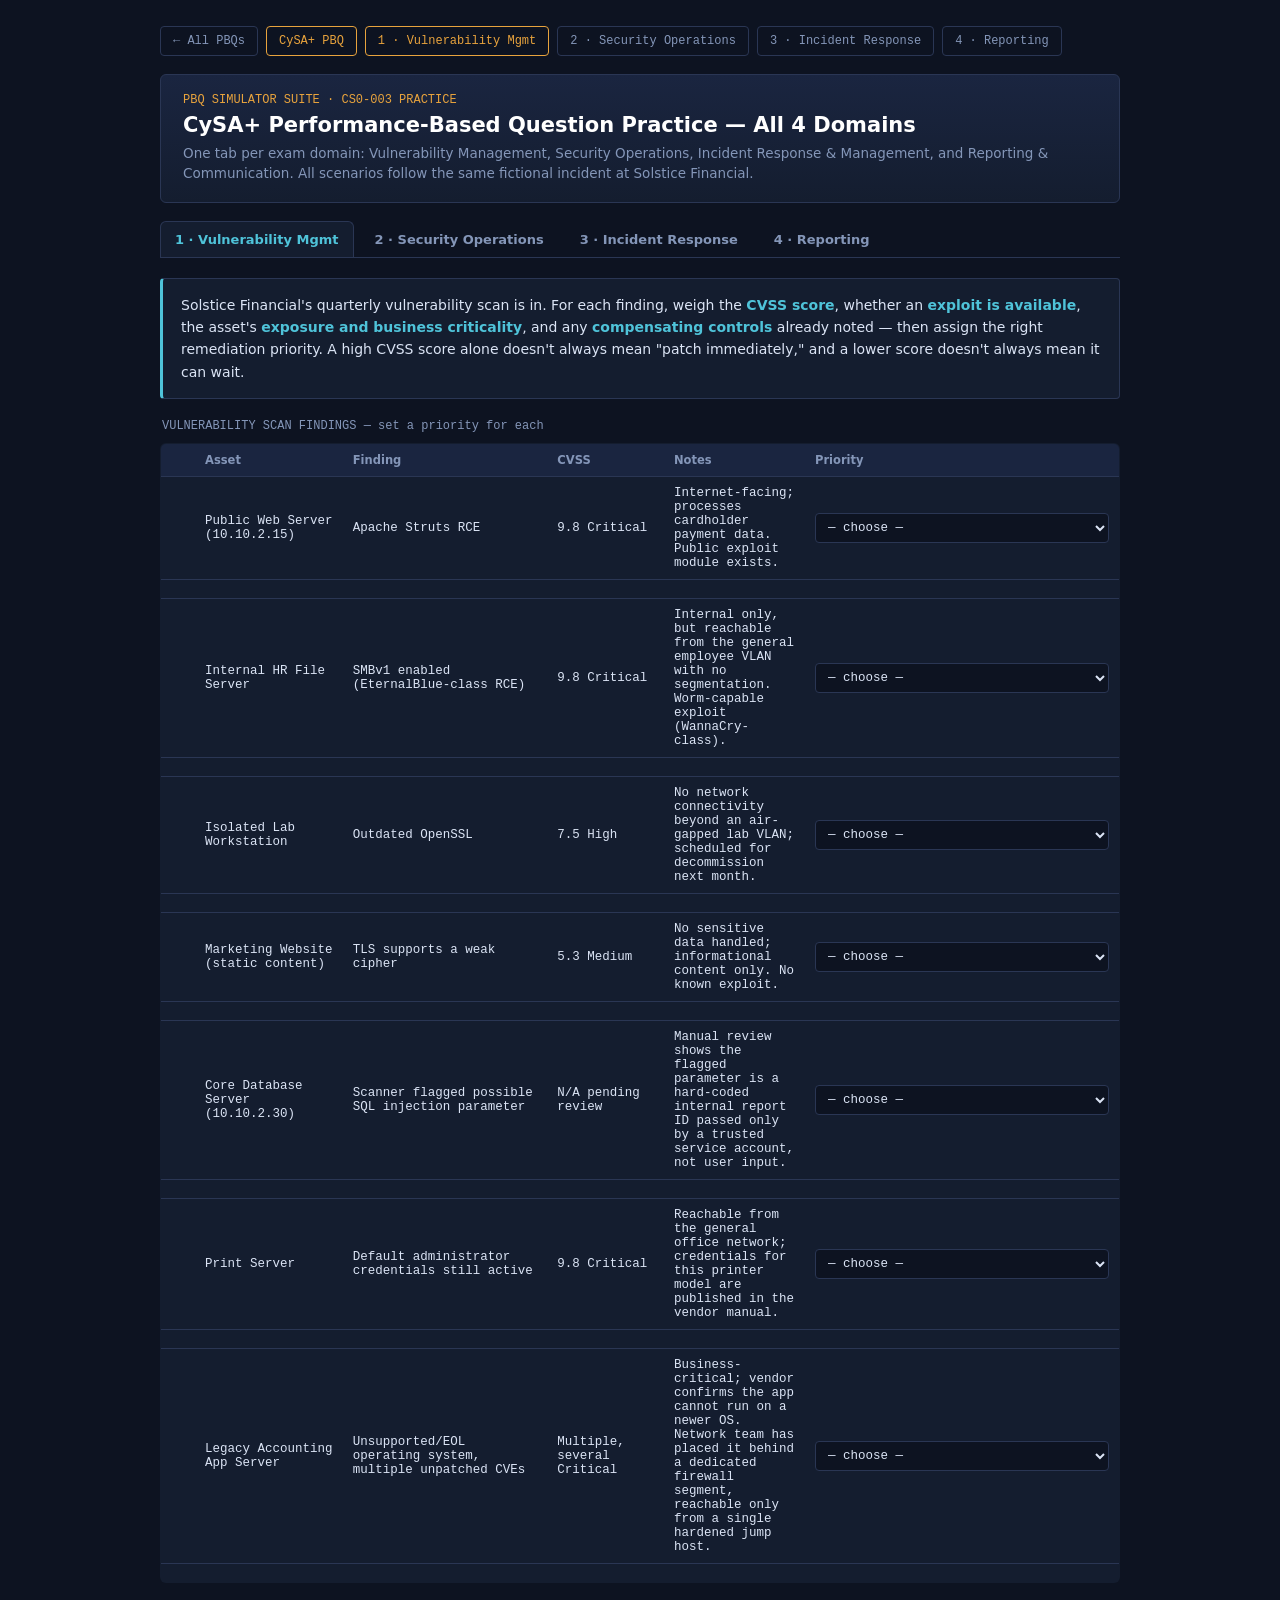
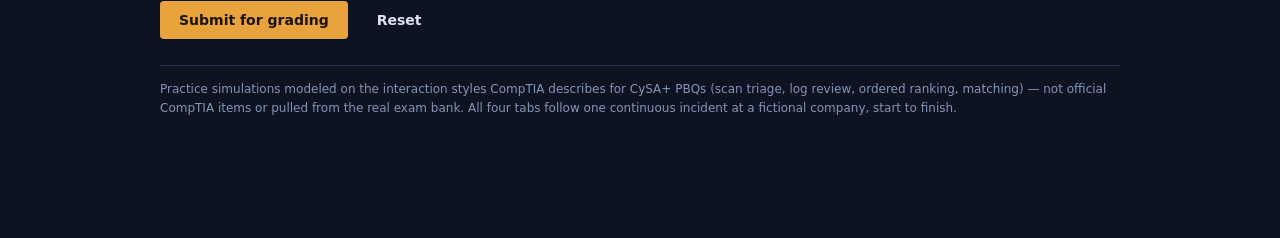
==== commit f1517a9f: "Update CySA button styles and link" ====
--- a/cysa-pbq.html
+++ b/cysa-pbq.html
@@ -94,6 +94,7 @@
 
   <nav class="pbq-nav">
     <a href="index.html">← All PBQs</a>
+    <a href="cysa-pbq.html#vuln" class="current">CySA+ PBQ</a>
     <a href="cysa-pbq-suite.html#vuln" class="current" data-panel-link="vuln">1 · Vulnerability Mgmt</a>
     <a href="cysa-pbq-suite.html#secops" data-panel-link="secops">2 · Security Operations</a>
     <a href="cysa-pbq-suite.html#ir" data-panel-link="ir">3 · Incident Response</a>
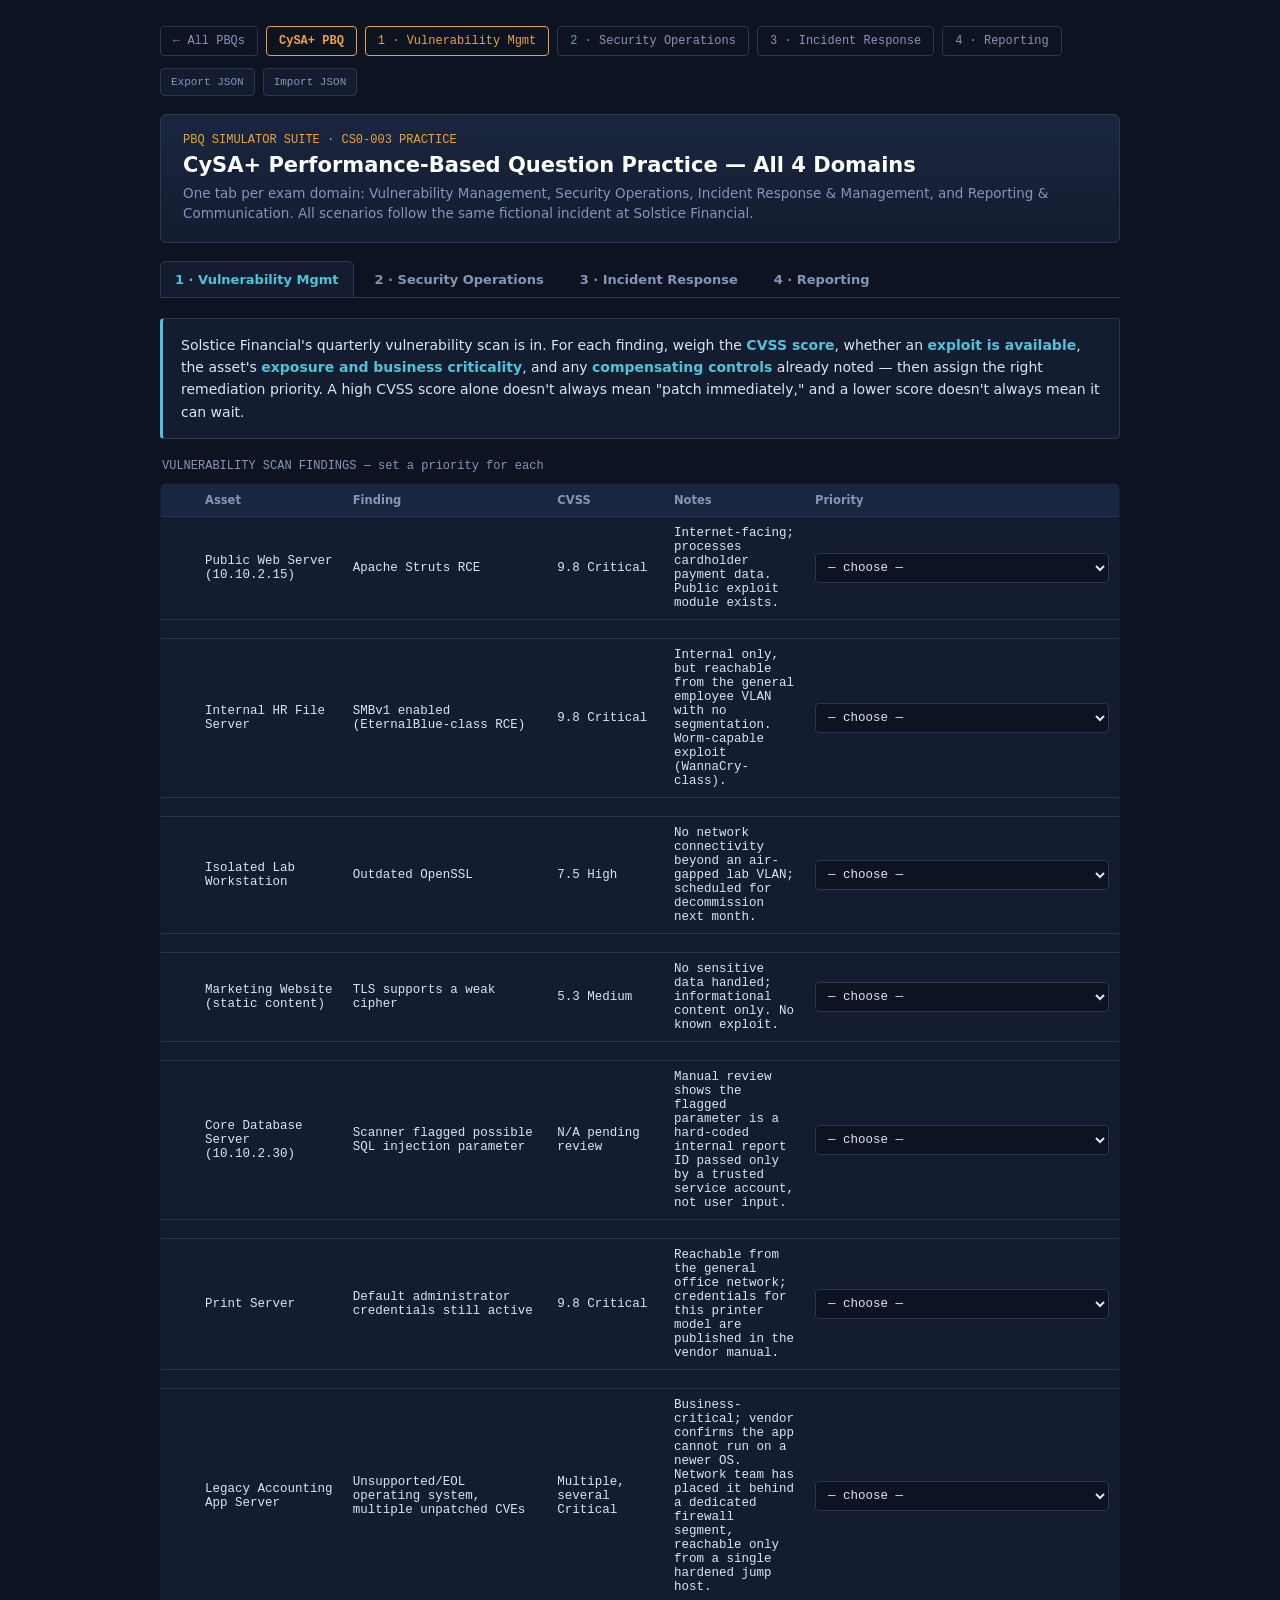
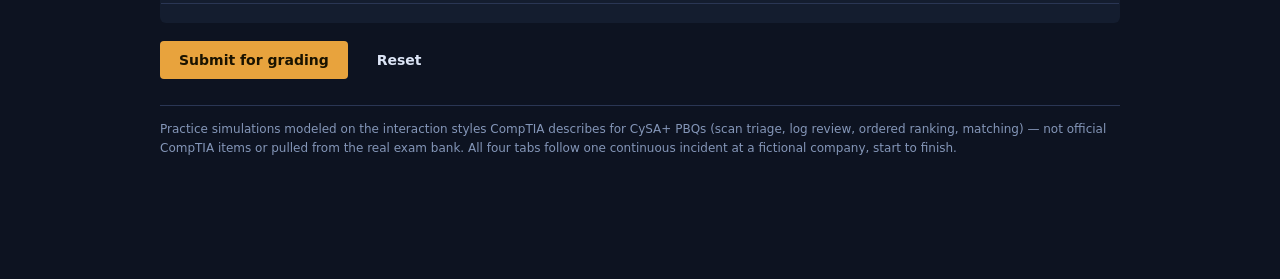
==== commit 25e7f2a2: "Update CySA button styles and link" ====
--- a/cysa-pbq.html
+++ b/cysa-pbq.html
@@ -23,6 +23,10 @@
   .pbq-nav a{font-family:var(--mono);font-size:12px;color:var(--muted);text-decoration:none;border:1px solid var(--line);border-radius:4px;padding:7px 12px;}
   .pbq-nav a:hover{border-color:var(--cyan);color:var(--cyan);}
   .pbq-nav a.current{color:var(--amber);border-color:var(--amber);}
+  .pbq-nav a.cysa-link{color:var(--amber);border-color:var(--amber);font-weight:600;}
+  .json-controls{display:flex;gap:8px;flex-wrap:wrap;margin:-6px 0 18px;}
+  .json-controls button{font-family:var(--mono);font-size:11px;padding:7px 10px;border:1px solid var(--line);border-radius:4px;background:var(--panel);color:var(--muted);cursor:pointer;}
+  .json-controls button:hover{border-color:var(--cyan);color:var(--cyan);}
 
   .tabs{display:flex;gap:6px;flex-wrap:wrap;margin-bottom:20px;border-bottom:1px solid var(--line);padding-bottom:0;}
   .tab-btn{background:transparent;border:1px solid transparent;border-bottom:none;color:var(--muted);font-family:var(--sans);font-size:13px;font-weight:600;padding:10px 14px;cursor:pointer;border-radius:6px 6px 0 0;}
@@ -94,12 +98,18 @@
 
   <nav class="pbq-nav">
     <a href="index.html">← All PBQs</a>
-    <a href="cysa-pbq.html#vuln" class="current">CySA+ PBQ</a>
+    <a href="cysa-pbq.html#vuln" class="cysa-link">CySA+ PBQ</a>
     <a href="cysa-pbq-suite.html#vuln" class="current" data-panel-link="vuln">1 · Vulnerability Mgmt</a>
     <a href="cysa-pbq-suite.html#secops" data-panel-link="secops">2 · Security Operations</a>
     <a href="cysa-pbq-suite.html#ir" data-panel-link="ir">3 · Incident Response</a>
     <a href="cysa-pbq-suite.html#report" data-panel-link="report">4 · Reporting</a>
   </nav>
+
+  <div class="json-controls" aria-label="CySA+ progress file controls">
+    <button type="button" id="export-json">Export JSON</button>
+    <button type="button" id="import-json">Import JSON</button>
+    <input type="file" id="import-json-file" accept="application/json,.json" hidden>
+  </div>
 
   <div class="banner">
     <div class="tag">PBQ SIMULATOR SUITE · CS0-003 PRACTICE</div>
@@ -674,6 +684,114 @@
   });
   document.getElementById("report-score").classList.remove("visible");
 });
+
+/* ---------- JSON PROGRESS FILES ---------- */
+const jsonExportVersion = 1;
+const jsonQuestionData = {
+  vulnerabilityManagement: vulns,
+  securityOperations: secopsLogs,
+  orderOfVolatility: volatilityCorrectOrder,
+  evidenceHandling: forensicsScenarios,
+  stakeholderReporting: stakeholderScenarios,
+  securityMetrics: metricScenarios,
+};
+
+function getPickedValues(selector){
+  return [...document.querySelectorAll(selector)].map(element => element.dataset.picked || "");
+}
+
+function setPickedValue(element, value){
+  element.dataset.picked = value || "";
+  element.querySelectorAll(".radio-opt").forEach(option => {
+    option.classList.toggle("picked", option.dataset.value === value);
+  });
+}
+
+function getJsonProgress(){
+  return {
+    format: "cysa-pbq-progress",
+    version: jsonExportVersion,
+    exportedAt: new Date().toISOString(),
+    questionData: jsonQuestionData,
+    progress: {
+      activePanel: location.hash.replace("#", "") || "vuln",
+      vulnerabilityAnswers: vulns.map((v, i) => document.getElementById(`vuln-sel-${i}`).value),
+      securityOperationFlags: secopsFlags,
+      securityOperationAnswers: getPickedValues("#q-dns-opts, #q-lateral-opts, #q-source-opts"),
+      volatilityOrder: volOrder.map(step => step.id),
+      evidenceAnswers: getPickedValues("#forensics-block .qblock"),
+      stakeholderAnswers: getPickedValues("#stakeholder-block .qblock"),
+      metricAnswers: getPickedValues("#metrics-block .qblock"),
+    },
+  };
+}
+
+function restorePickedValues(selector, values){
+  document.querySelectorAll(selector).forEach((element, index) => {
+    setPickedValue(element, Array.isArray(values) ? values[index] : "");
+  });
+}
+
+function restoreJsonProgress(data){
+  if(!data || data.format !== "cysa-pbq-progress" || data.version !== jsonExportVersion || !data.progress){
+    throw new Error("This is not a supported CySA+ PBQ progress file.");
+  }
+  const progress = data.progress;
+  if(Array.isArray(progress.vulnerabilityAnswers)){
+    vulns.forEach((v, i) => {
+      document.getElementById(`vuln-sel-${i}`).value = progress.vulnerabilityAnswers[i] || "";
+    });
+  }
+  if(Array.isArray(progress.securityOperationFlags) && progress.securityOperationFlags.length === secopsLogs.length){
+    secopsFlags = progress.securityOperationFlags.map(Boolean);
+    secopsFlags.forEach((flag, i) => {
+      const row = secopsBody.children[i];
+      row.style.background = flag ? "rgba(79,195,217,0.10)" : "";
+      document.getElementById(`secops-icon-${i}`).textContent = flag ? "●" : "";
+    });
+  }
+  restorePickedValues("#q-dns-opts, #q-lateral-opts, #q-source-opts", progress.securityOperationAnswers);
+  if(Array.isArray(progress.volatilityOrder) && progress.volatilityOrder.length === volatilityCorrectOrder.length){
+    const stepsById = Object.fromEntries(volatilityCorrectOrder.map(step => [step.id, step]));
+    const restoredOrder = progress.volatilityOrder.map(id => stepsById[id]);
+    if(restoredOrder.every(Boolean)){
+      volOrder = restoredOrder;
+      renderVolList();
+    }
+  }
+  restorePickedValues("#forensics-block .qblock, #stakeholder-block .qblock, #metrics-block .qblock", [
+    ...(progress.evidenceAnswers || []),
+    ...(progress.stakeholderAnswers || []),
+    ...(progress.metricAnswers || []),
+  ]);
+  activatePanel(progress.activePanel);
+}
+
+document.getElementById("export-json").addEventListener("click", ()=>{
+  const blob = new Blob([JSON.stringify(getJsonProgress(), null, 2)], {type:"application/json"});
+  const link = document.createElement("a");
+  link.href = URL.createObjectURL(blob);
+  link.download = "cysa-pbq-progress.json";
+  link.click();
+  URL.revokeObjectURL(link.href);
+});
+
+document.getElementById("import-json").addEventListener("click", ()=> document.getElementById("import-json-file").click());
+document.getElementById("import-json-file").addEventListener("change", event=>{
+  const file = event.target.files[0];
+  if(!file) return;
+  const reader = new FileReader();
+  reader.addEventListener("load", ()=>{
+    try{
+      restoreJsonProgress(JSON.parse(reader.result));
+      alert("CySA+ PBQ progress imported.");
+    }catch(error){
+      alert(error.message);
+    }
+    event.target.value = "";
+  });
+  reader.readAsText(file);
+});
 </script>
 <script src="cysa-pbq.js"></script>
 </body>
